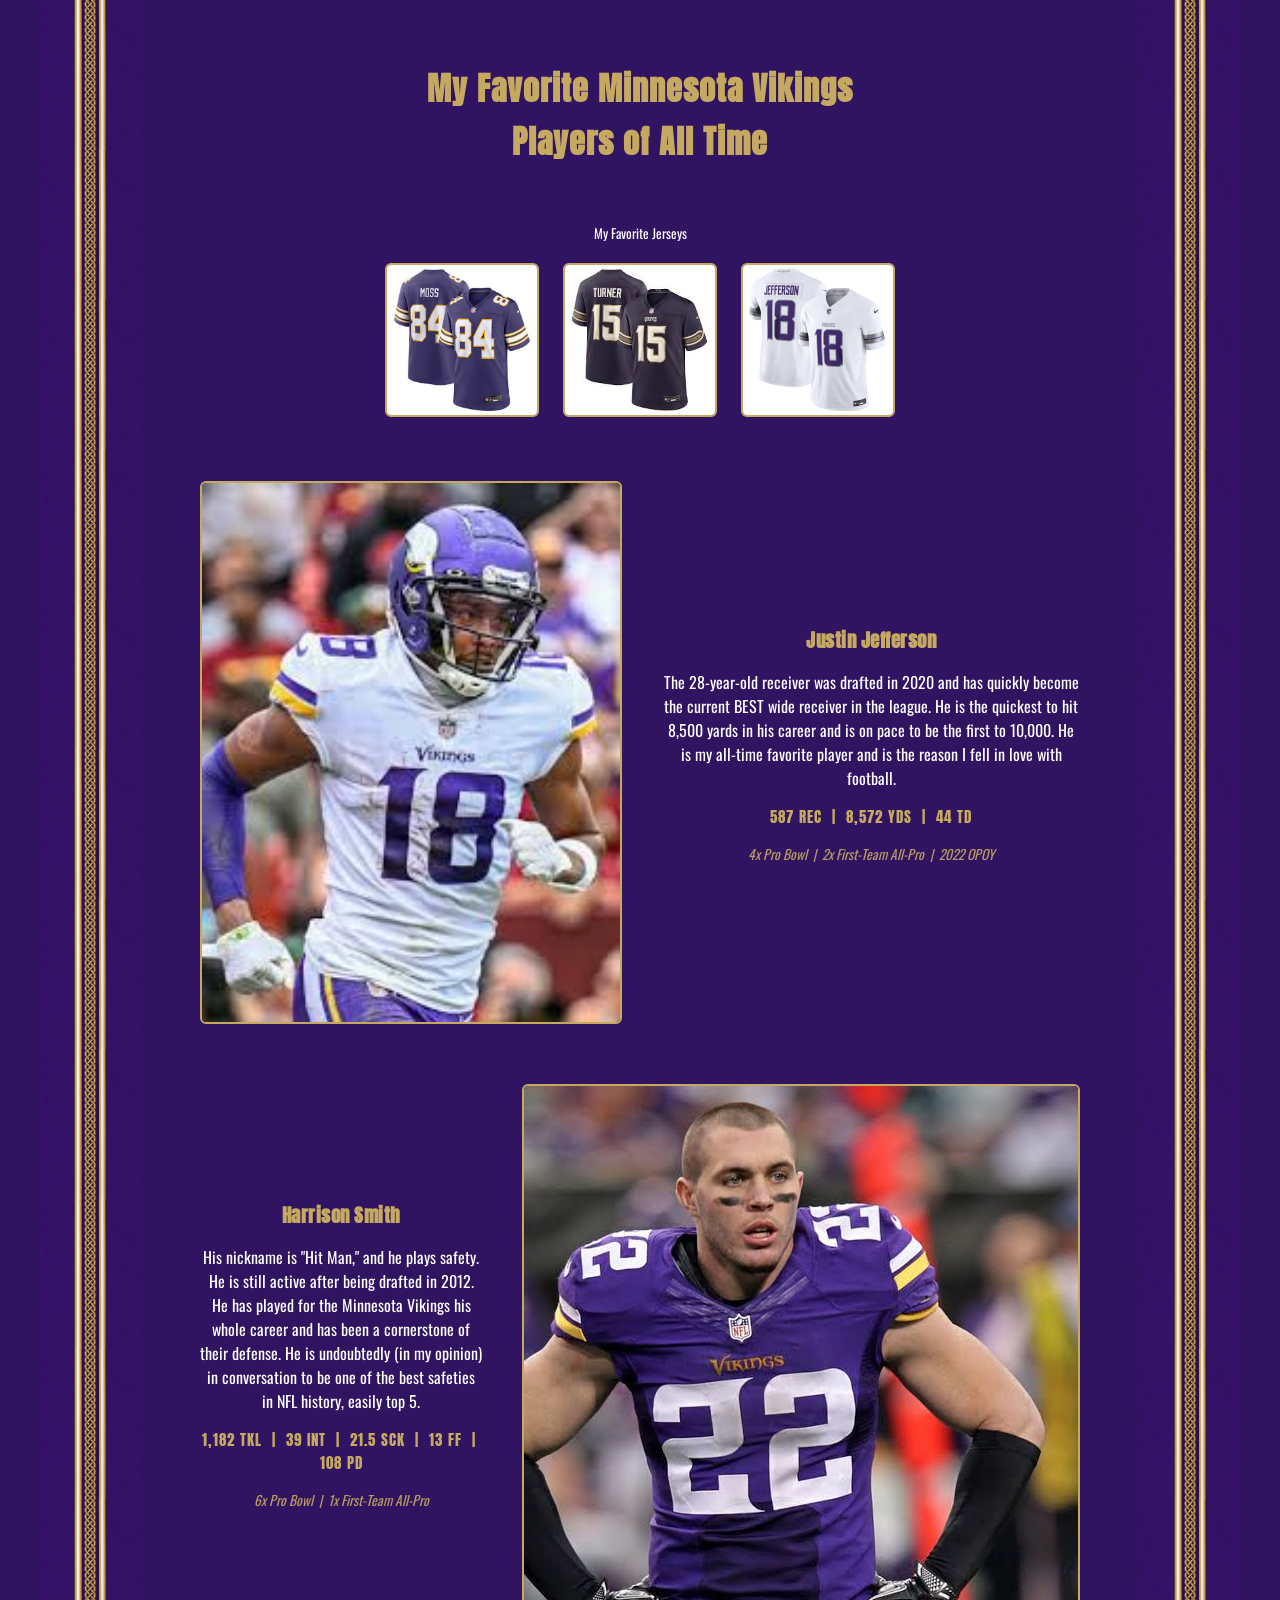
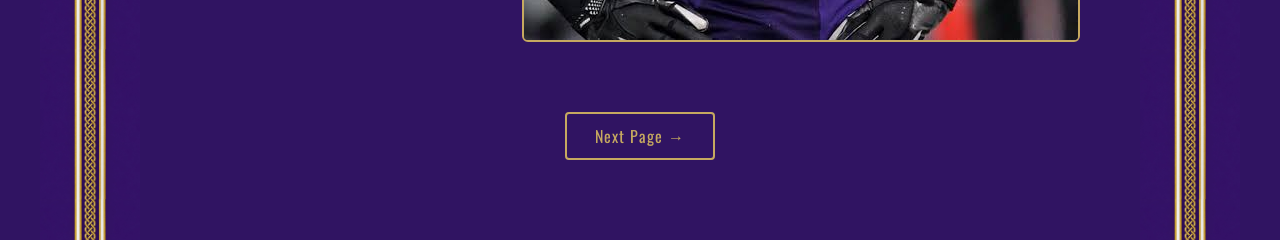
==== index.html @ 1a386b6e "Add external stylesheet, classes, IDs" ====
<!DOCTYPE html>
<html lang="en">
<head>
  <meta charset="UTF-8">
  <title>The Greatest Minnesota Vikings Players of All Time</title>
  <link rel="preconnect" href="https://fonts.googleapis.com">
  <link rel="preconnect" href="https://fonts.gstatic.com" crossorigin>
  <link href="https://fonts.googleapis.com/css2?family=Anton&family=Oswald:wght@400;500&display=swap" rel="stylesheet">
  <link rel="stylesheet" href="./css/style.css" />
</head>
<body>
  <div class="header-row">

    <!-- Decorative gold/white braided stripe, repeats down the full page height -->
    <div class="stripe left"></div>

    <div class="heading-text">

      <!-- HEADER: page title -->
      <header>
        <h1>My Favorite Minnesota Vikings</h1>
        <h1>Players of All Time</h1>
      </header>

      <!-- MAIN: all page content lives here -->
      <main>

        <!-- SECTION: unordered list of favorite jerseys, shown as images -->
        <section class="criteria" id="jersey-picks">
          <h4><sub>My Favorite Jerseys</sub></h4>
          <ul class="jersey-list">
            <li><img src="images/MV Classic Jersey.jpeg" alt="Randy Moss jersey" width="150"></li>
            <li><img src="images/MV Rivalry Jersey.jpeg" alt="Dallas Turner jersey" width="150"></li>
            <li><img src="images/MV WhiteOut Jersey.avif" alt="Vikings white-out jersey" width="150"></li>
          </ul>
        </section>

        <!-- SECTION: individual player profiles (image + bio for each player) -->
        <section class="players" id="player-profiles">

          <!-- Player 1: Justin Jefferson -->
          <div class="player-row">
            <img class="player-image" src="images/Justin Jefferson.jpeg" alt="Justin Jefferson" width="400">
            <div class="player-text">
              <h3>Justin Jefferson</h3>
              <p>The 28-year-old receiver was drafted in 2020 and has quickly become the current BEST wide receiver in the league. He is the quickest to hit 8,500 yards in his career and is on pace to be the first to 10,000. He is my all-time favorite player and is the reason I fell in love with football.</p>
              <p class="player-stats">587 REC &nbsp;|&nbsp; 8,572 YDS &nbsp;|&nbsp; 44 TD</p>
              <p class="player-accolades">4x Pro Bowl &nbsp;|&nbsp; 2x First-Team All-Pro &nbsp;|&nbsp; 2022 OPOY</p>
            </div>
          </div>

          <!-- Player 2: Harrison Smith -->
          <div class="player-row reverse">
            <img class="player-image" src="images/Harrison Smith.jpeg" alt="Harrison Smith" width="400">
            <div class="player-text">
              <h3>Harrison Smith</h3>
              <p>His nickname is "Hit Man," and he plays safety. He is still active after being drafted in 2012. He has played for the Minnesota Vikings his whole career and has been a cornerstone of their defense. He is undoubtedly (in my opinion) in conversation to be one of the best safeties in NFL history, easily top 5.</p>
              <p class="player-stats">1,182 TKL &nbsp;|&nbsp; 39 INT &nbsp;|&nbsp; 21.5 SCK &nbsp;|&nbsp; 13 FF &nbsp;|&nbsp; 108 PD</p>
              <p class="player-accolades">6x Pro Bowl &nbsp;|&nbsp; 1x First-Team All-Pro</p>
            </div>
          </div>

        </section>

      </main>

      <!-- FOOTER: internal link to the second page -->
      <footer class="page-nav">
        <a href="page2.html">Next Page &rarr;</a>
      </footer>

    </div>

    <!-- Decorative gold/white braided stripe, mirrors the left one -->
    <div class="stripe right"></div>
  </div>
</body>
</html>
---- css/style.css ----
/* ===== Base page setup ===== */
html, body {
  height: 100%;
  margin: 0;
}

body {
  background-color: #301462;
  font-family: Arial, sans-serif;
  text-align: center;
}

/* ===== Header row: left stripe / heading / right stripe ===== */
.header-row {
  display: flex;
  align-items: stretch;
  justify-content: center;
  gap: 60px;
  min-height: 100vh;
  width: 100%;
  box-sizing: border-box;
  padding: 0 40px;
}

.stripe {
  width: 100px;
  flex-shrink: 0;
  background-image: url('../images/stripe.jpg');
  background-repeat: repeat-y;
  background-size: 100px auto;
  background-position: top center;
}

.heading-text {
  flex: 1;
  max-width: 1000px;
  padding-top: 60px;
  padding-bottom: 80px;
}

/* ===== Headings ===== */
h1 {
  font-family: 'Anton', Arial, sans-serif;
  color: #C6A960;
  margin: 4px 0;
  letter-spacing: 1px;
}

h4 {
  font-family: 'Oswald', Arial, sans-serif;
  color: #FFFFFF;
  font-weight: 400;
  margin: 8px 0 0;
}

/* ===== Page 2 only: small uppercase label + visually-hidden heading ===== */
.page-title-small {
  font-family: 'Oswald', Arial, sans-serif;
  color: #C6A960;
  font-size: 1.1rem;
  letter-spacing: 2px;
  text-transform: uppercase;
  margin: 0 0 10px;
}

.visually-hidden {
  position: absolute;
  width: 1px;
  height: 1px;
  overflow: hidden;
  clip: rect(0, 0, 0, 0);
  white-space: nowrap;
}

/* ===== Page 2 only: favorite moments ranked list ===== */
.rankings {
  max-width: 700px;
  margin: 50px auto 0;
  color: #FFFFFF;
  font-family: 'Oswald', Arial, sans-serif;
  text-align: center;
}

.rankings h4 {
  margin: 0 0 20px;
}

.rankings ol {
  display: flex;
  justify-content: center;
  flex-wrap: wrap;
  gap: 30px;
  list-style-position: inside;
  padding: 0;
  margin: 0;
}

.rankings ol li {
  max-width: 220px;
}

/* ===== ID example: favorite moments section (page 2) — demonstrates ID selector without changing the existing look ===== */
#favorite-moments {
  box-sizing: border-box;
}

/* ===== Jersey picks section ===== */
.criteria {
  max-width: 700px;
  margin: 50px auto 0;
  text-align: center;
}

.criteria h4 {
  margin: 0 0 20px;
}

.jersey-list {
  list-style: none;
  display: flex;
  justify-content: center;
  align-items: center;
  gap: 24px;
  flex-wrap: wrap;
  margin: 0;
  padding: 0;
}

.jersey-list img {
  width: 150px;
  height: auto;
  border: 2px solid #C6A960;
  border-radius: 6px;
  background-color: #FFFFFF;
}

/* ===== ID example: jersey section — demonstrates ID selector without changing the existing look ===== */
#jersey-picks {
  box-sizing: border-box;
}

/* ===== Player profile rows ===== */
.player-row {
  display: flex;
  align-items: center;
  gap: 40px;
  max-width: 900px;
  margin: 60px auto 0;
  text-align: left;
}

.player-row.reverse {
  flex-direction: row-reverse;
}

.player-image {
  flex: 1;
  width: 100%;
  height: auto;
  display: block;
  border: 2px solid #C6A960;
  border-radius: 6px;
}

.player-text {
  flex: 1;
  color: #FFFFFF;
  font-family: 'Oswald', Arial, sans-serif;
  font-size: 1rem;
  line-height: 1.5;
  text-align: center;
}

.player-text h3 {
  font-family: 'Anton', Arial, sans-serif;
  color: #C6A960;
  letter-spacing: 0.5px;
  margin: 0 0 8px;
}

.player-stats {
  font-family: 'Anton', Arial, sans-serif;
  color: #C6A960;
  letter-spacing: 1px;
  font-size: 0.95rem;
  margin-top: 16px;
}

.player-accolades {
  font-family: 'Oswald', Arial, sans-serif;
  color: #C6A960;
  font-style: italic;
  font-size: 0.85rem;
  margin-top: 6px;
  opacity: 0.9;
}

/* ===== ID example: player section — demonstrates ID selector without changing the existing look ===== */
#player-profiles {
  box-sizing: border-box;
}

/* ===== Page navigation footer ===== */
.page-nav {
  margin-top: 70px;
  text-align: center;
}

.page-nav a {
  display: inline-block;
  color: #C6A960;
  font-family: 'Oswald', Arial, sans-serif;
  text-decoration: none;
  border: 2px solid #C6A960;
  padding: 10px 28px;
  border-radius: 4px;
  letter-spacing: 1px;
  transition: background-color 0.2s, color 0.2s;
}

.page-nav a:hover {
  background-color: #C6A960;
  color: #301462;
}
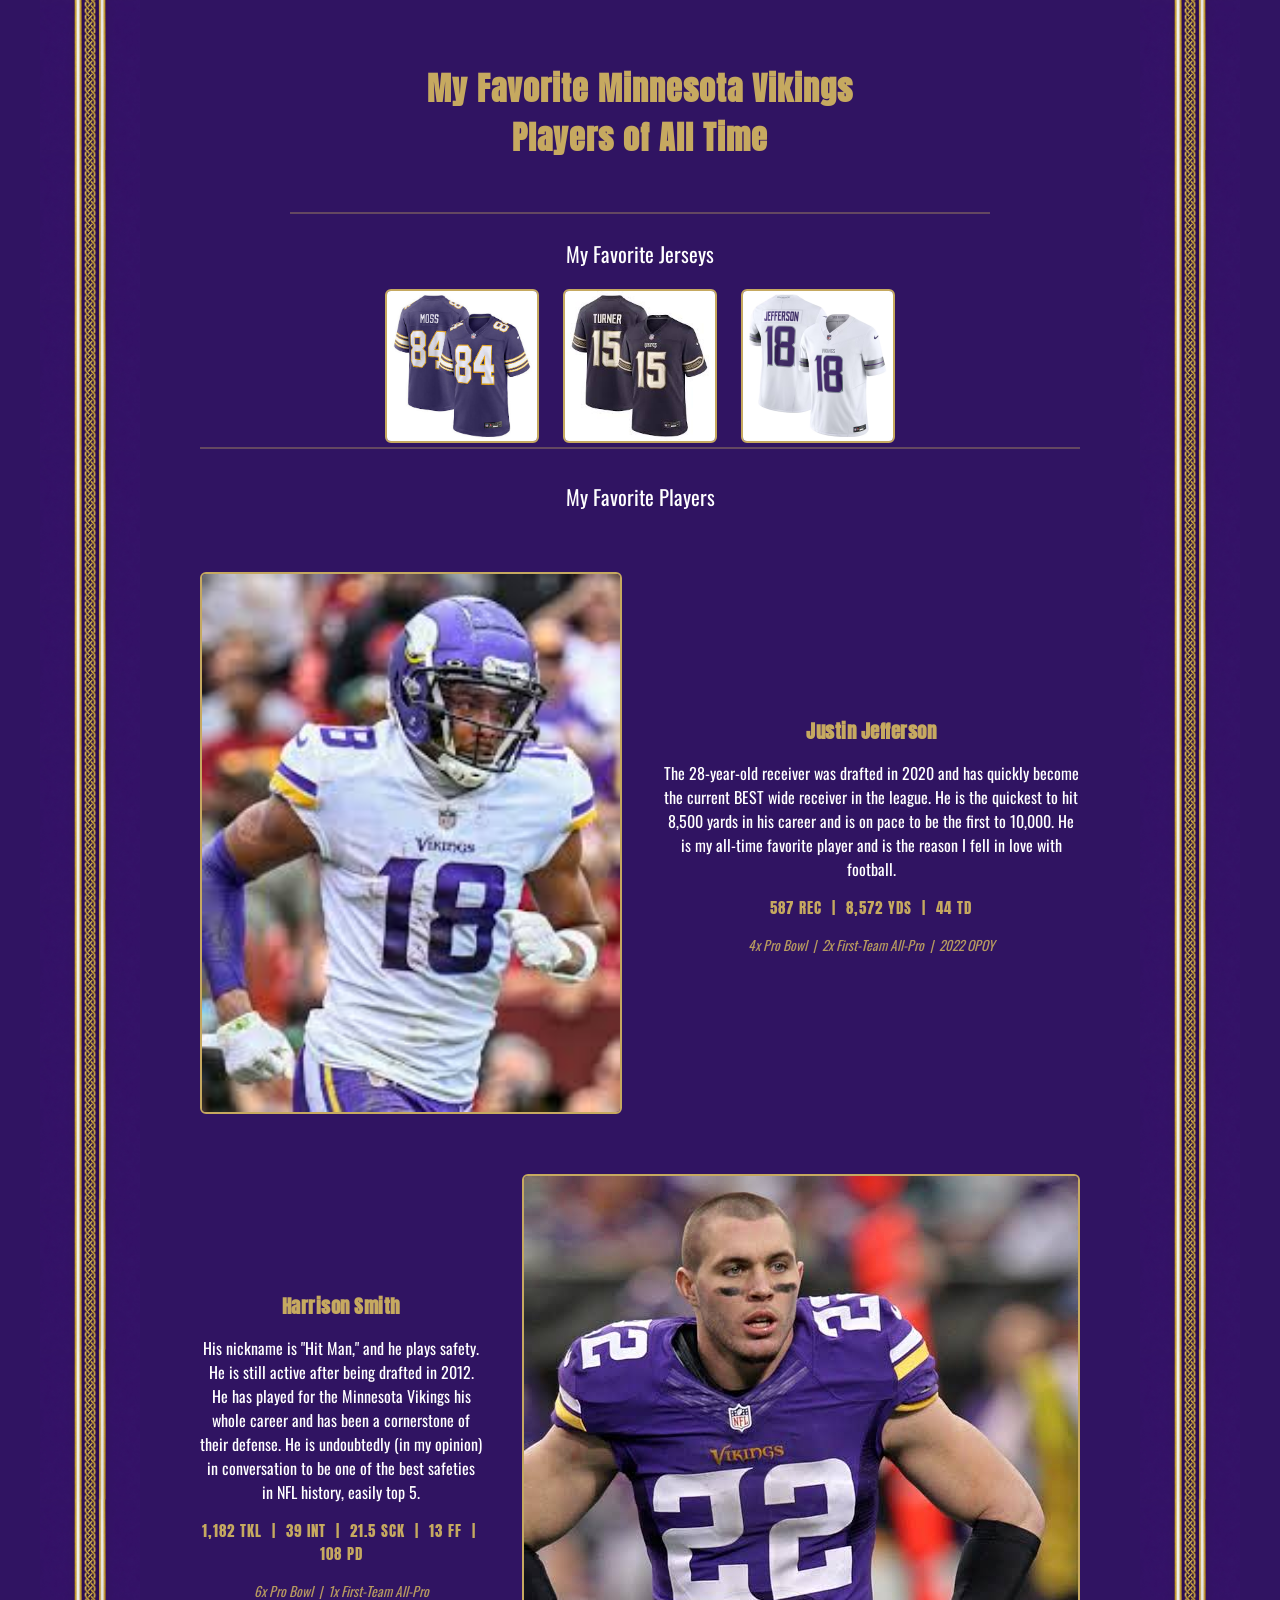
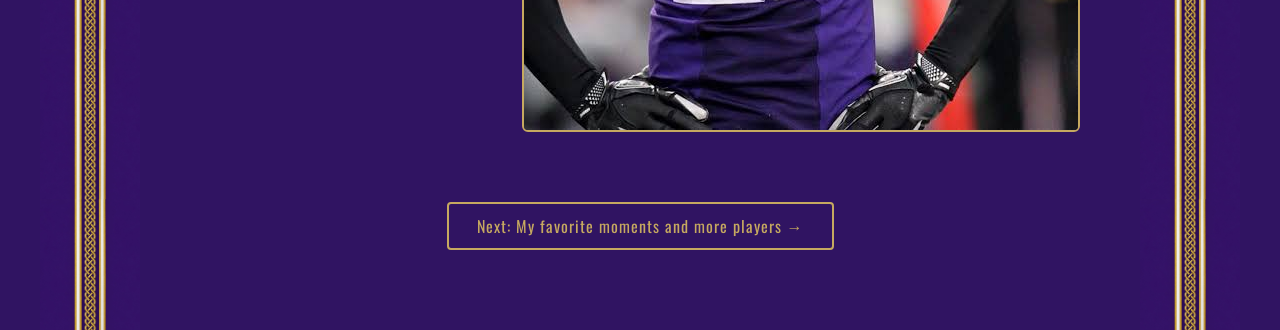
==== commit fde7cd9b: "Improve accessibility on index page." ====
--- a/index.html
+++ b/index.html
@@ -2,6 +2,7 @@
 <html lang="en">
 <head>
   <meta charset="UTF-8">
+  <meta name="viewport" content="width=device-width, initial-scale=1.0">
   <title>The Greatest Minnesota Vikings Players of All Time</title>
   <link rel="preconnect" href="https://fonts.googleapis.com">
   <link rel="preconnect" href="https://fonts.gstatic.com" crossorigin>
@@ -11,15 +12,14 @@
 <body>
   <div class="header-row">
 
-    <!-- Decorative gold/white braided stripe, repeats down the full page height -->
-    <div class="stripe left"></div>
+    <!-- Decorative gold/white braided stripe, repeats down the full page height (hidden from screen readers) -->
+    <div class="stripe left" aria-hidden="true"></div>
 
     <div class="heading-text">
 
-      <!-- HEADER: page title -->
+      <!-- HEADER: page title (only one h1 per page) -->
       <header>
-        <h1>My Favorite Minnesota Vikings</h1>
-        <h1>Players of All Time</h1>
+        <h1>My Favorite Minnesota Vikings<br>Players of All Time</h1>
       </header>
 
       <!-- MAIN: all page content lives here -->
@@ -27,20 +27,21 @@
 
         <!-- SECTION: unordered list of favorite jerseys, shown as images -->
         <section class="criteria" id="jersey-picks">
-          <h4><sub>My Favorite Jerseys</sub></h4>
+          <h2>My Favorite Jerseys</h2>
           <ul class="jersey-list">
-            <li><img src="images/MV Classic Jersey.jpeg" alt="Randy Moss jersey" width="150"></li>
-            <li><img src="images/MV Rivalry Jersey.jpeg" alt="Dallas Turner jersey" width="150"></li>
+            <li><img src="images/MV Classic Jersey.jpeg" alt="Randy Moss classic Vikings jersey" width="150"></li>
+            <li><img src="images/MV Rivalry Jersey.jpeg" alt="Dallas Turner rivalry Vikings jersey" width="150"></li>
             <li><img src="images/MV WhiteOut Jersey.avif" alt="Vikings white-out jersey" width="150"></li>
           </ul>
         </section>
 
         <!-- SECTION: individual player profiles (image + bio for each player) -->
         <section class="players" id="player-profiles">
+          <h2>My Favorite Players</h2>
 
           <!-- Player 1: Justin Jefferson -->
           <div class="player-row">
-            <img class="player-image" src="images/Justin Jefferson.jpeg" alt="Justin Jefferson" width="400">
+            <img class="player-image" src="images/Justin Jefferson.jpeg" alt="Justin Jefferson wearing a Minnesota Vikings uniform" width="400">
             <div class="player-text">
               <h3>Justin Jefferson</h3>
               <p>The 28-year-old receiver was drafted in 2020 and has quickly become the current BEST wide receiver in the league. He is the quickest to hit 8,500 yards in his career and is on pace to be the first to 10,000. He is my all-time favorite player and is the reason I fell in love with football.</p>
@@ -51,7 +52,7 @@
 
           <!-- Player 2: Harrison Smith -->
           <div class="player-row reverse">
-            <img class="player-image" src="images/Harrison Smith.jpeg" alt="Harrison Smith" width="400">
+            <img class="player-image" src="images/Harrison Smith.jpeg" alt="Harrison Smith wearing a Minnesota Vikings uniform" width="400">
             <div class="player-text">
               <h3>Harrison Smith</h3>
               <p>His nickname is "Hit Man," and he plays safety. He is still active after being drafted in 2012. He has played for the Minnesota Vikings his whole career and has been a cornerstone of their defense. He is undoubtedly (in my opinion) in conversation to be one of the best safeties in NFL history, easily top 5.</p>
@@ -66,13 +67,15 @@
 
       <!-- FOOTER: internal link to the second page -->
       <footer class="page-nav">
-        <a href="page2.html">Next Page &rarr;</a>
+        <nav aria-label="Page navigation">
+          <a href="page2.html">Next: My favorite moments and more players &rarr;</a>
+        </nav>
       </footer>
 
     </div>
 
-    <!-- Decorative gold/white braided stripe, mirrors the left one -->
-    <div class="stripe right"></div>
+    <!-- Decorative gold/white braided stripe, mirrors the left one (hidden from screen readers) -->
+    <div class="stripe right" aria-hidden="true"></div>
   </div>
 </body>
 </html>
--- a/css/style.css
+++ b/css/style.css
@@ -46,10 +46,11 @@
   letter-spacing: 1px;
 }
 
-h4 {
+h2 {
   font-family: 'Oswald', Arial, sans-serif;
   color: #FFFFFF;
   font-weight: 400;
+  font-size: 1.3rem;
   margin: 8px 0 0;
 }
 
@@ -67,6 +68,9 @@
   position: absolute;
   width: 1px;
   height: 1px;
+  margin: -1px;
+  padding: 0;
+  border: 0;
   overflow: hidden;
   clip: rect(0, 0, 0, 0);
   white-space: nowrap;
@@ -81,7 +85,7 @@
   text-align: center;
 }
 
-.rankings h4 {
+.rankings h2 {
   margin: 0 0 20px;
 }
 
@@ -99,9 +103,10 @@
   max-width: 220px;
 }
 
-/* ===== ID example: favorite moments section (page 2) — demonstrates ID selector without changing the existing look ===== */
+/* ===== ID example: favorite moments section (page 2) — thin gold divider above the section ===== */
 #favorite-moments {
-  box-sizing: border-box;
+  border-top: 2px solid rgba(198, 169, 96, 0.35);
+  padding-top: 24px;
 }
 
 /* ===== Jersey picks section ===== */
@@ -111,7 +116,7 @@
   text-align: center;
 }
 
-.criteria h4 {
+.criteria h2 {
   margin: 0 0 20px;
 }
 
@@ -134,9 +139,10 @@
   background-color: #FFFFFF;
 }
 
-/* ===== ID example: jersey section — demonstrates ID selector without changing the existing look ===== */
+/* ===== ID example: jersey section — thin gold divider above the section ===== */
 #jersey-picks {
-  box-sizing: border-box;
+  border-top: 2px solid rgba(198, 169, 96, 0.35);
+  padding-top: 24px;
 }
 
 /* ===== Player profile rows ===== */
@@ -195,9 +201,10 @@
   opacity: 0.9;
 }
 
-/* ===== ID example: player section — demonstrates ID selector without changing the existing look ===== */
+/* ===== ID example: player section — thin gold divider above the section ===== */
 #player-profiles {
-  box-sizing: border-box;
+  border-top: 2px solid rgba(198, 169, 96, 0.35);
+  padding-top: 24px;
 }
 
 /* ===== Page navigation footer ===== */
@@ -222,3 +229,11 @@
   background-color: #C6A960;
   color: #301462;
 }
+
+/* Keyboard focus style (for people navigating with Tab) */
+.page-nav a:focus-visible {
+  background-color: #C6A960;
+  color: #301462;
+  outline: 3px solid #FFFFFF;
+  outline-offset: 3px;
+}
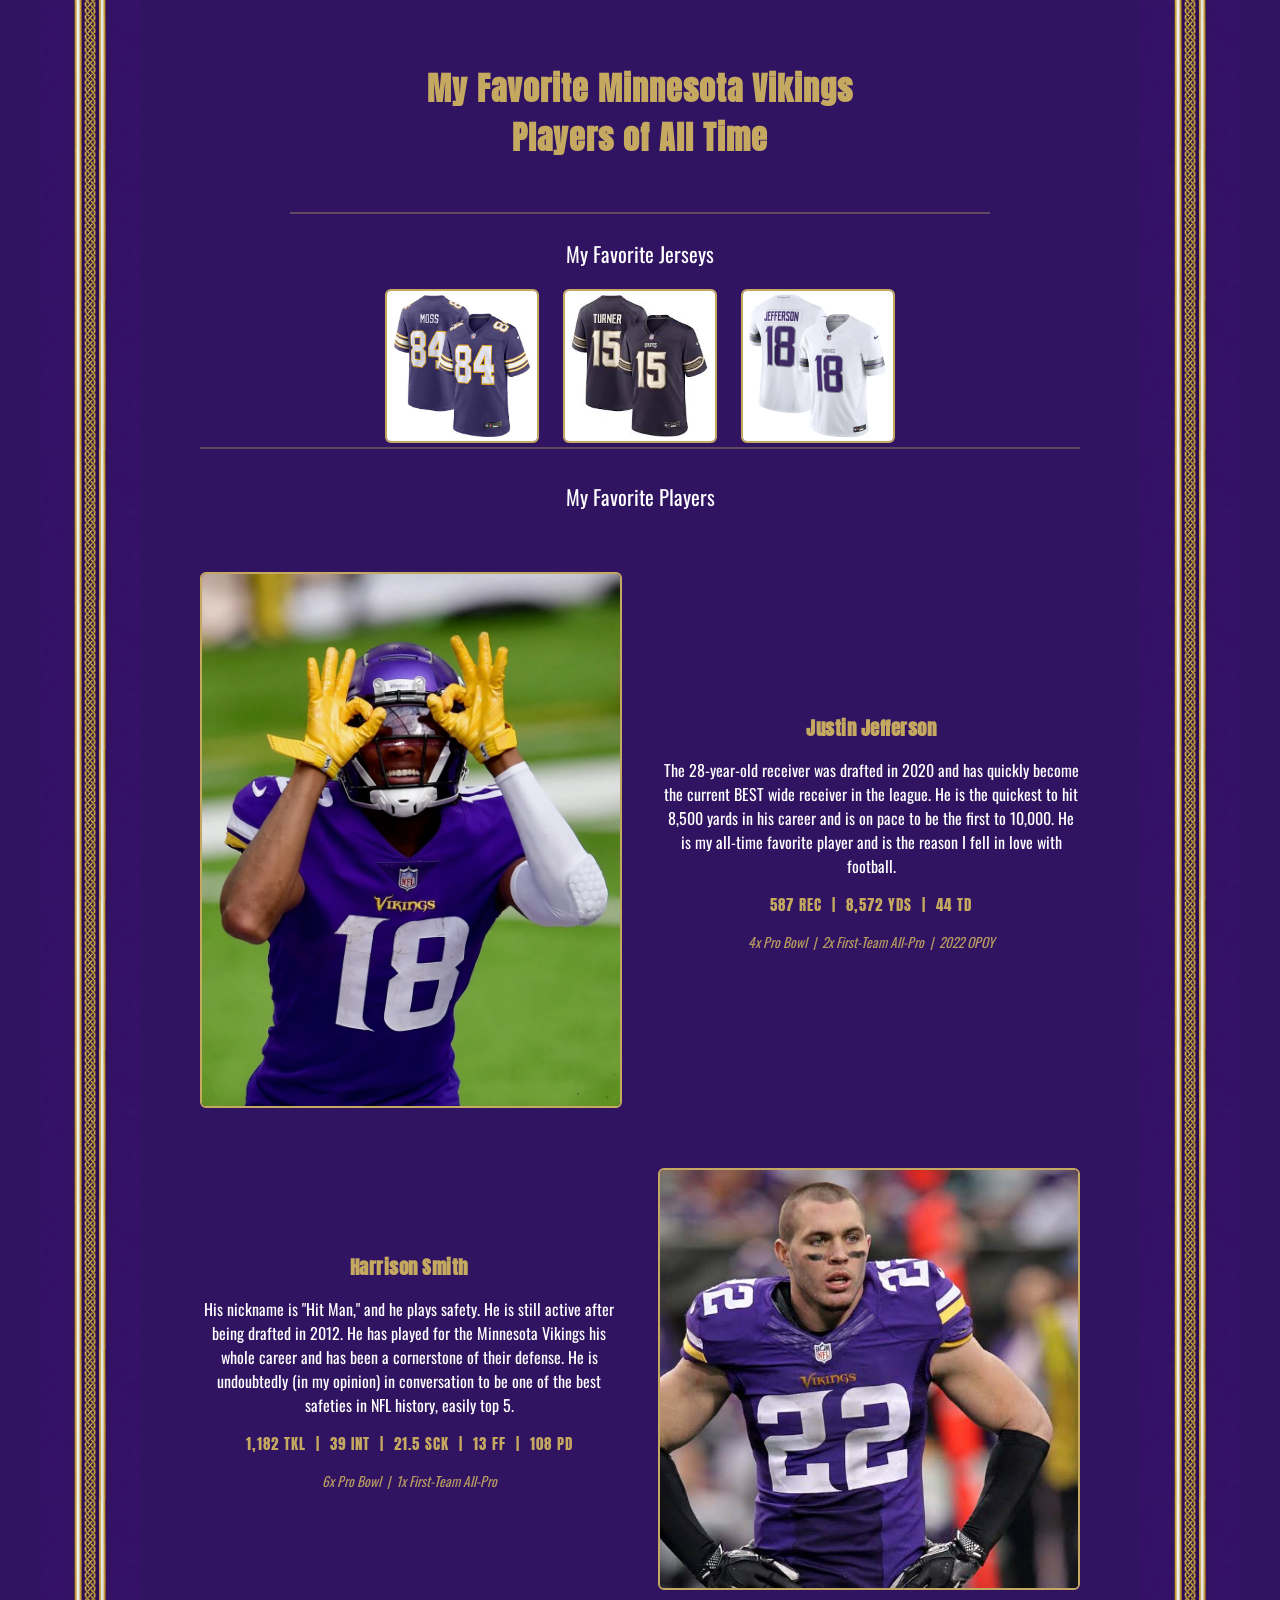
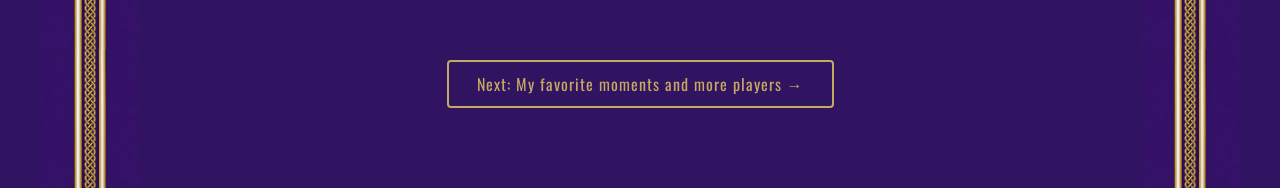
==== commit 59c78e5f: "New JJ and DT pics for fun" ====
--- a/index.html
+++ b/index.html
@@ -41,7 +41,7 @@
 
           <!-- Player 1: Justin Jefferson -->
           <div class="player-row">
-            <img class="player-image" src="images/Justin Jefferson.jpeg" alt="Justin Jefferson wearing a Minnesota Vikings uniform" width="400">
+            <img class="player-image" src="images/justin-jefferson.jpg" alt="Justin Jefferson in a purple Vikings jersey making his signature glasses gesture with his gold gloves" width="400">
             <div class="player-text">
               <h3>Justin Jefferson</h3>
               <p>The 28-year-old receiver was drafted in 2020 and has quickly become the current BEST wide receiver in the league. He is the quickest to hit 8,500 yards in his career and is on pace to be the first to 10,000. He is my all-time favorite player and is the reason I fell in love with football.</p>
@@ -78,4 +78,4 @@
     <div class="stripe right" aria-hidden="true"></div>
   </div>
 </body>
-</html>
+</html>
--- a/css/style.css
+++ b/css/style.css
@@ -160,7 +160,8 @@
 }
 
 .player-image {
-  flex: 1;
+  flex: 1 1 0;
+  min-width: 0;
   width: 100%;
   height: auto;
   display: block;
@@ -169,7 +170,8 @@
 }
 
 .player-text {
-  flex: 1;
+  flex: 1 1 0;
+  min-width: 0;
   color: #FFFFFF;
   font-family: 'Oswald', Arial, sans-serif;
   font-size: 1rem;
@@ -237,3 +239,116 @@
   outline: 3px solid #FFFFFF;
   outline-offset: 3px;
 }
+
+/* ===== Responsive: tablets and phones (768px and below) ===== */
+@media (max-width: 768px) {
+  /* Tighter page padding and thinner decorative stripes */
+  .header-row {
+    gap: 12px;
+    padding: 0 10px;
+  }
+
+  .stripe {
+    width: 30px;
+    background-size: 30px auto;
+  }
+
+  .heading-text {
+    padding-top: 30px;
+    padding-bottom: 40px;
+  }
+
+  /* Smaller headings so they fit on narrow screens */
+  h1 {
+    font-size: 1.8rem;
+  }
+
+  h2 {
+    font-size: 1.15rem;
+  }
+
+  /* Stack the side-by-side layouts into one column */
+  .player-row,
+  .player-row.reverse {
+    flex-direction: column;
+    gap: 20px;
+    margin-top: 40px;
+  }
+
+  .player-image,
+  .player-text {
+    flex: none;
+    width: 100%;
+  }
+
+  .rankings ol {
+    flex-direction: column;
+    align-items: center;
+    gap: 12px;
+  }
+
+  .jersey-list img {
+    width: 110px;
+  }
+
+  /* Keep the footer link from overflowing */
+  .page-nav a {
+    padding: 10px 16px;
+    font-size: 0.95rem;
+  }
+}
+
+/* ===== Responsive: tablets and phones (768px and narrower) ===== */
+@media (max-width: 768px) {
+  .header-row {
+    gap: 12px;
+    padding: 0 12px;
+  }
+
+  .stripe {
+    width: 40px;
+    background-size: 40px auto;
+  }
+
+  .heading-text {
+    padding-top: 30px;
+    padding-bottom: 40px;
+  }
+
+  h1 {
+    font-size: 1.6rem;
+  }
+
+  h2 {
+    font-size: 1.15rem;
+  }
+
+  /* Stack the player photo above the text, including the reversed rows */
+  .player-row,
+  .player-row.reverse {
+    flex-direction: column;
+    gap: 20px;
+    margin-top: 40px;
+  }
+
+  .player-image {
+    flex: none;
+    max-width: 100%;
+  }
+
+  .jersey-list {
+    gap: 16px;
+  }
+
+  .jersey-list img {
+    width: 110px;
+  }
+
+  .rankings ol {
+    gap: 16px;
+  }
+
+  .page-nav a {
+    padding: 10px 16px;
+  }
+}
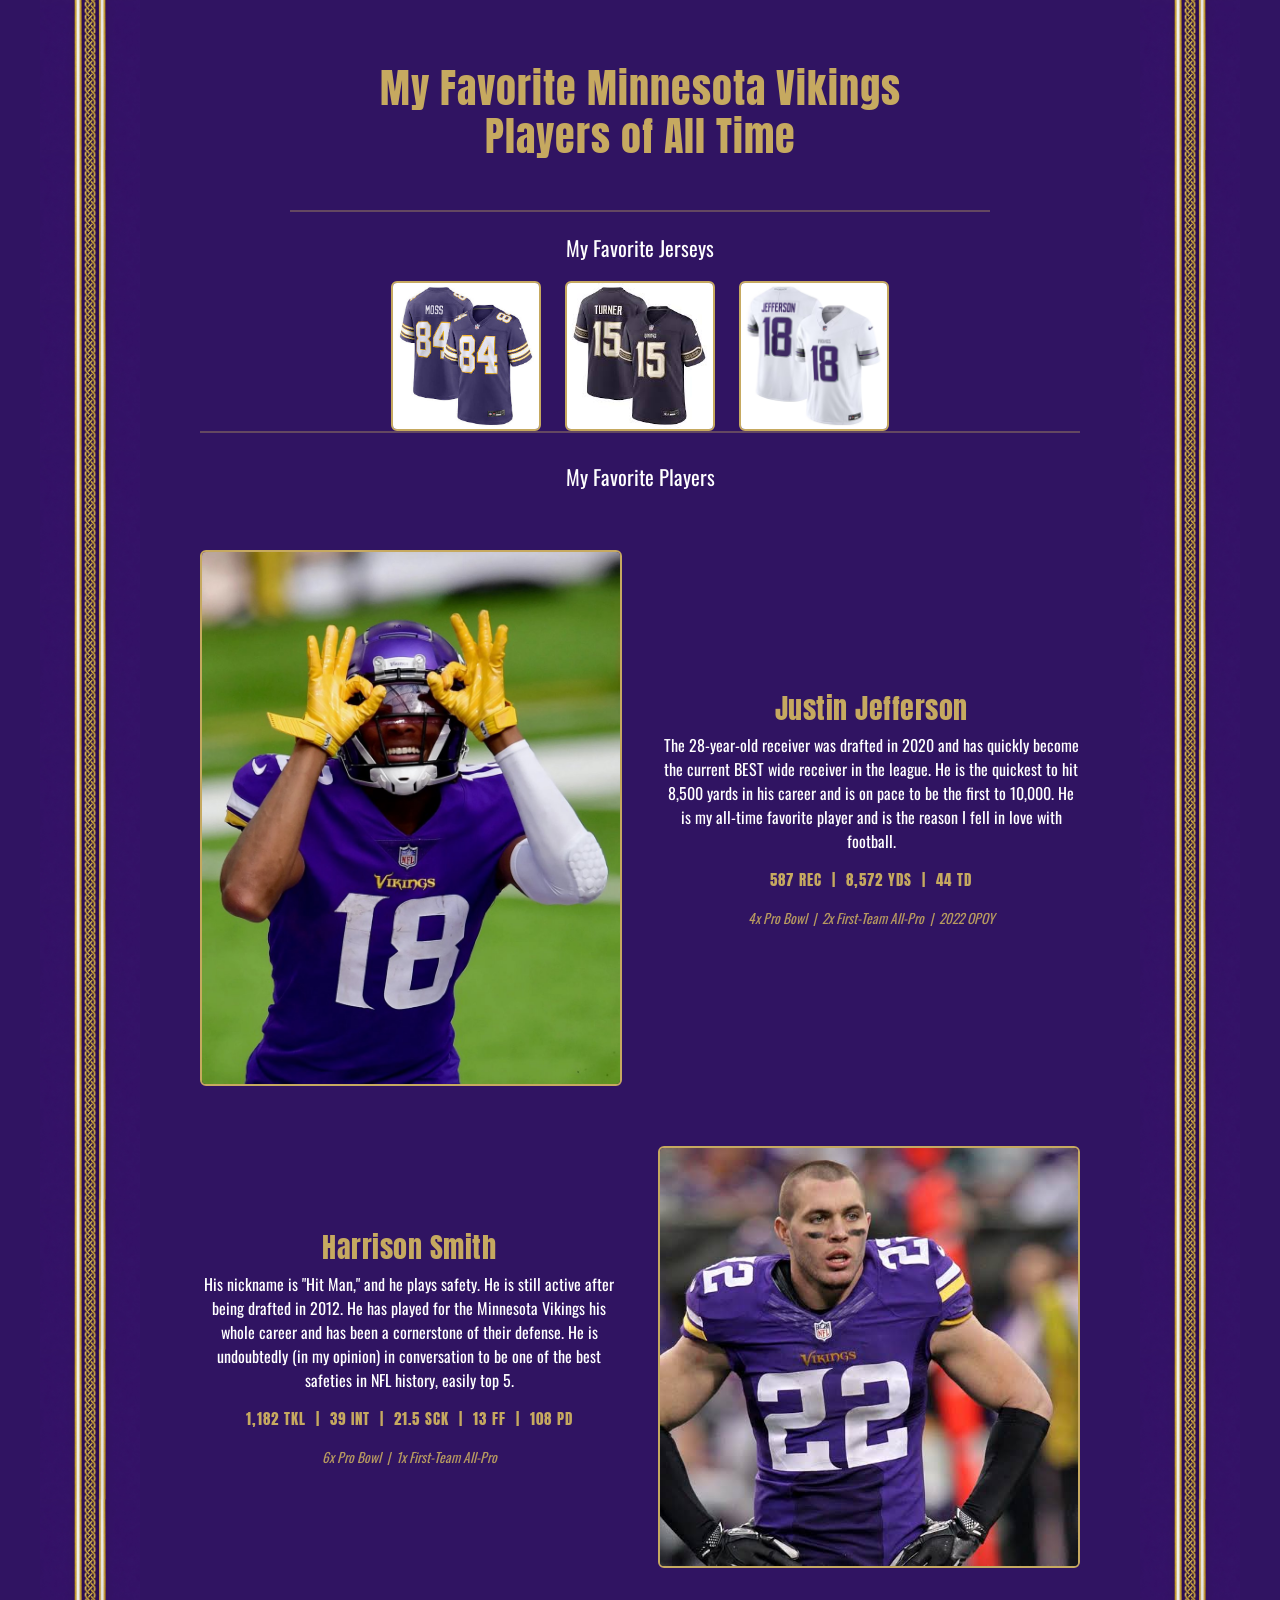
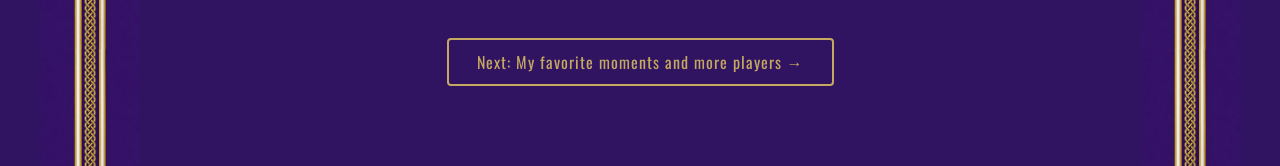
==== commit 31e110b4: "Add Bootstrap CDN to both pages" ====
--- a/index.html
+++ b/index.html
@@ -3,10 +3,11 @@
 <head>
   <meta charset="UTF-8">
   <meta name="viewport" content="width=device-width, initial-scale=1.0">
-  <title>The Greatest Minnesota Vikings Players of All Time</title>
+  <title>My Favorite Minnesota Vikings</title>
   <link rel="preconnect" href="https://fonts.googleapis.com">
   <link rel="preconnect" href="https://fonts.gstatic.com" crossorigin>
   <link href="https://fonts.googleapis.com/css2?family=Anton&family=Oswald:wght@400;500&display=swap" rel="stylesheet">
+  <link href="https://cdn.jsdelivr.net/npm/bootstrap@5.3.3/dist/css/bootstrap.min.css" rel="stylesheet">
   <link rel="stylesheet" href="./css/style.css" />
 </head>
 <body>
@@ -41,7 +42,7 @@
 
           <!-- Player 1: Justin Jefferson -->
           <div class="player-row">
-            <img class="player-image" src="images/justin-jefferson.jpg" alt="Justin Jefferson in a purple Vikings jersey making his signature glasses gesture with his gold gloves" width="400">
+            <img class="player-image" src="images/justin-jefferson.jpg" alt="Justin Jefferson griddy" width="400">
             <div class="player-text">
               <h3>Justin Jefferson</h3>
               <p>The 28-year-old receiver was drafted in 2020 and has quickly become the current BEST wide receiver in the league. He is the quickest to hit 8,500 yards in his career and is on pace to be the first to 10,000. He is my all-time favorite player and is the reason I fell in love with football.</p>
--- a/css/style.css
+++ b/css/style.css
@@ -1,3 +1,4 @@
+
 /* ===== Base page setup ===== */
 html, body {
   height: 100%;
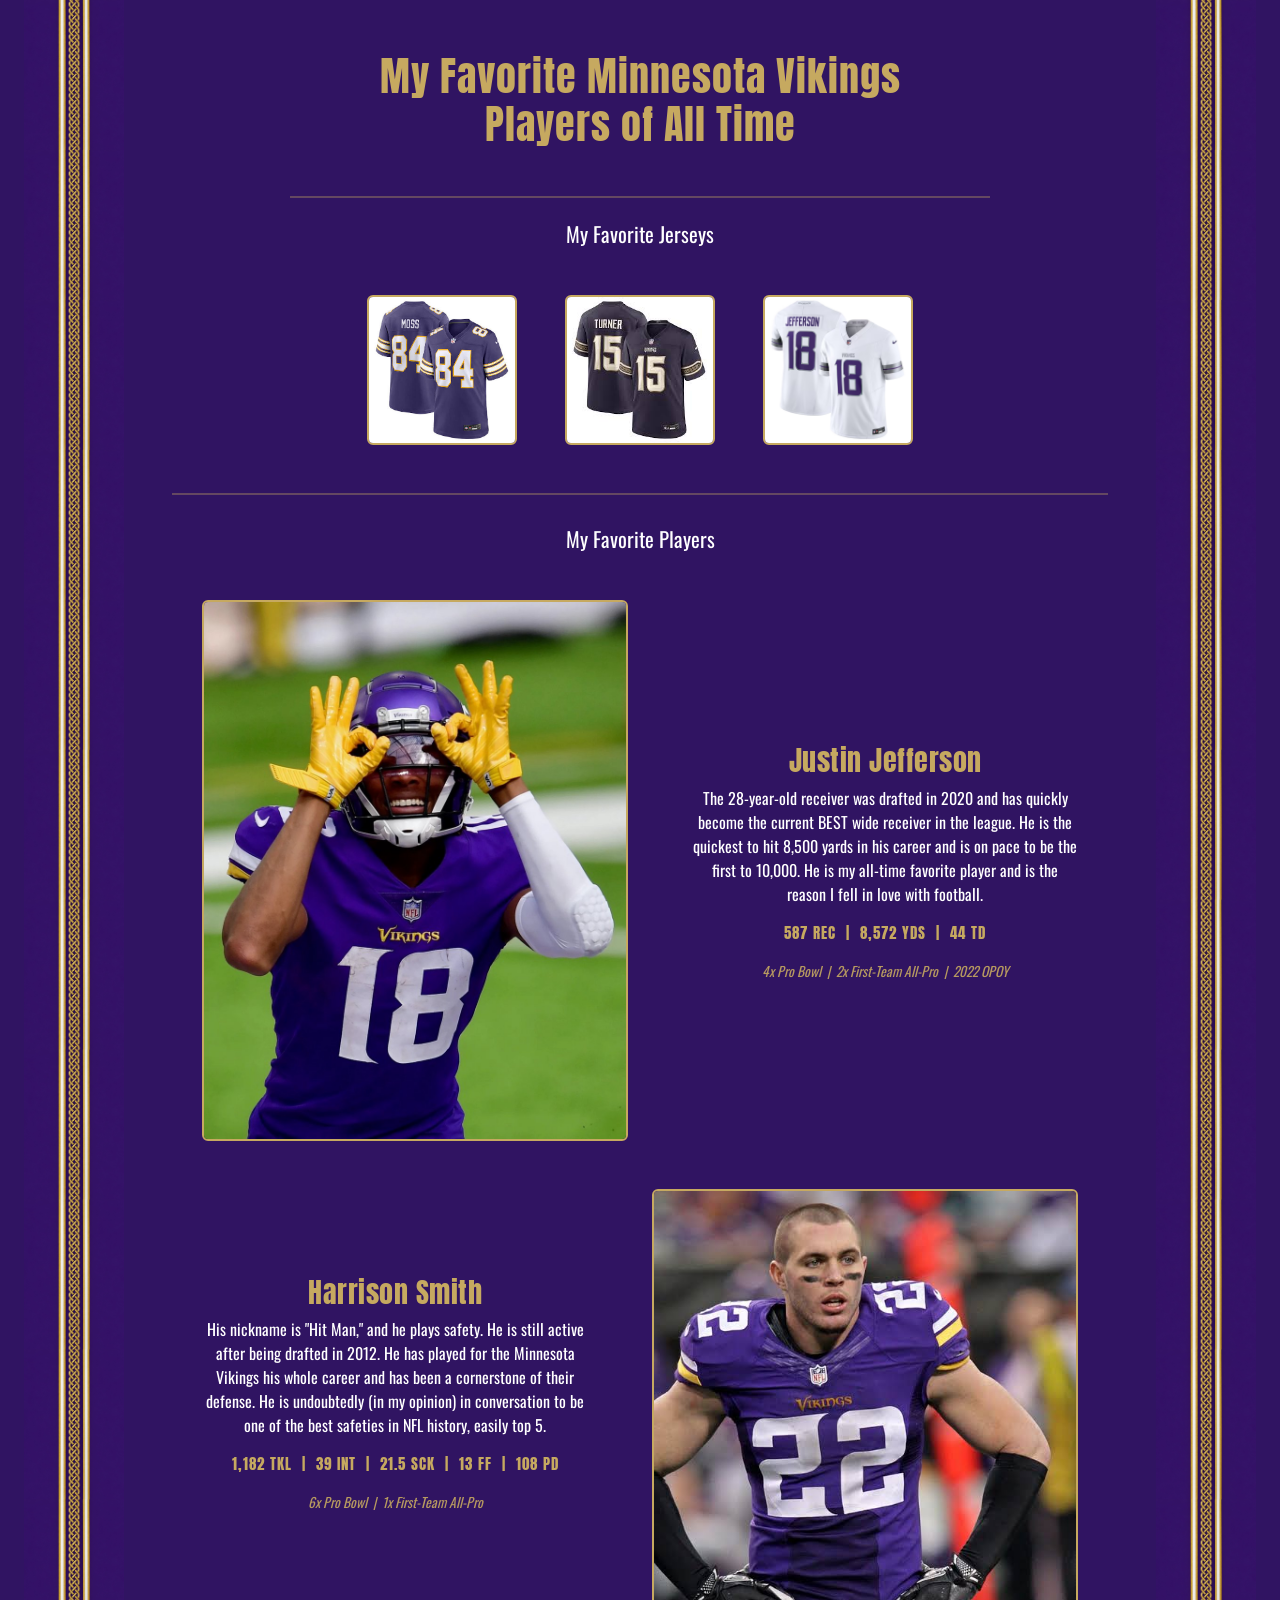
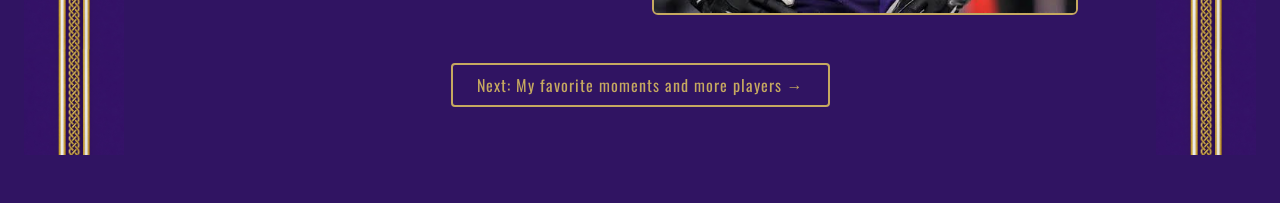
==== commit 5ba0bbc7: "Add Bootstrap and convert index page to grid and button classes" ====
--- a/index.html
+++ b/index.html
@@ -7,76 +7,89 @@
   <link rel="preconnect" href="https://fonts.googleapis.com">
   <link rel="preconnect" href="https://fonts.gstatic.com" crossorigin>
   <link href="https://fonts.googleapis.com/css2?family=Anton&family=Oswald:wght@400;500&display=swap" rel="stylesheet">
+  <!-- Bootstrap CSS: must come BEFORE style.css so my custom styles can override it -->
   <link href="https://cdn.jsdelivr.net/npm/bootstrap@5.3.3/dist/css/bootstrap.min.css" rel="stylesheet">
   <link rel="stylesheet" href="./css/style.css" />
 </head>
 <body>
-  <div class="header-row">
+  <!-- Bootstrap grid: stripe | content | stripe. min-vh-100 makes the stripes run the full page height -->
+  <div class="container-fluid px-2 px-md-4">
+    <div class="row min-vh-100 justify-content-center g-2 g-md-5">
 
-    <!-- Decorative gold/white braided stripe, repeats down the full page height (hidden from screen readers) -->
-    <div class="stripe left" aria-hidden="true"></div>
+      <!-- Decorative left stripe (hidden from screen readers) -->
+      <div class="col-auto d-flex">
+        <div class="stripe" aria-hidden="true"></div>
+      </div>
 
-    <div class="heading-text">
+      <div class="col heading-text text-center py-5">
 
-      <!-- HEADER: page title (only one h1 per page) -->
-      <header>
-        <h1>My Favorite Minnesota Vikings<br>Players of All Time</h1>
-      </header>
+        <!-- HEADER: page title (only one h1 per page) -->
+        <header>
+          <h1>My Favorite Minnesota Vikings<br>Players of All Time</h1>
+        </header>
 
-      <!-- MAIN: all page content lives here -->
-      <main>
+        <!-- MAIN: all page content lives here -->
+        <main>
 
-        <!-- SECTION: unordered list of favorite jerseys, shown as images -->
-        <section class="criteria" id="jersey-picks">
-          <h2>My Favorite Jerseys</h2>
-          <ul class="jersey-list">
-            <li><img src="images/MV Classic Jersey.jpeg" alt="Randy Moss classic Vikings jersey" width="150"></li>
-            <li><img src="images/MV Rivalry Jersey.jpeg" alt="Dallas Turner rivalry Vikings jersey" width="150"></li>
-            <li><img src="images/MV WhiteOut Jersey.avif" alt="Vikings white-out jersey" width="150"></li>
-          </ul>
-        </section>
+          <!-- SECTION: favorite jerseys, laid out with the Bootstrap grid -->
+          <section class="criteria mt-5 mx-auto" id="jersey-picks">
+            <h2 class="mb-4">My Favorite Jerseys</h2>
+            <ul class="jersey-list row list-unstyled justify-content-center align-items-center g-3 g-md-4 p-0 m-0">
+              <li class="col-auto"><img src="images/MV Classic Jersey.jpeg" alt="Randy Moss classic Vikings jersey" width="150"></li>
+              <li class="col-auto"><img src="images/MV Rivalry Jersey.jpeg" alt="Dallas Turner rivalry Vikings jersey" width="150"></li>
+              <li class="col-auto"><img src="images/MV WhiteOut Jersey.avif" alt="Vikings white-out jersey" width="150"></li>
+            </ul>
+          </section>
 
-        <!-- SECTION: individual player profiles (image + bio for each player) -->
-        <section class="players" id="player-profiles">
-          <h2>My Favorite Players</h2>
+          <!-- SECTION: player profiles. Each row is a 2-column Bootstrap grid that stacks on small screens -->
+          <section class="players mt-5" id="player-profiles">
+            <h2 class="mb-2">My Favorite Players</h2>
 
-          <!-- Player 1: Justin Jefferson -->
-          <div class="player-row">
-            <img class="player-image" src="images/justin-jefferson.jpg" alt="Justin Jefferson griddy" width="400">
-            <div class="player-text">
-              <h3>Justin Jefferson</h3>
-              <p>The 28-year-old receiver was drafted in 2020 and has quickly become the current BEST wide receiver in the league. He is the quickest to hit 8,500 yards in his career and is on pace to be the first to 10,000. He is my all-time favorite player and is the reason I fell in love with football.</p>
-              <p class="player-stats">587 REC &nbsp;|&nbsp; 8,572 YDS &nbsp;|&nbsp; 44 TD</p>
-              <p class="player-accolades">4x Pro Bowl &nbsp;|&nbsp; 2x First-Team All-Pro &nbsp;|&nbsp; 2022 OPOY</p>
+            <!-- Player 1: Justin Jefferson -->
+            <div class="player-row row align-items-center g-4 mx-auto mt-4">
+              <div class="col-md-6">
+                <img class="player-image img-fluid d-block" src="images/justin-jefferson.jpg" alt="Justin Jefferson griddy" width="400">
+              </div>
+              <div class="col-md-6 player-text">
+                <h3>Justin Jefferson</h3>
+                <p>The 28-year-old receiver was drafted in 2020 and has quickly become the current BEST wide receiver in the league. He is the quickest to hit 8,500 yards in his career and is on pace to be the first to 10,000. He is my all-time favorite player and is the reason I fell in love with football.</p>
+                <p class="player-stats">587 REC &nbsp;|&nbsp; 8,572 YDS &nbsp;|&nbsp; 44 TD</p>
+                <p class="player-accolades">4x Pro Bowl &nbsp;|&nbsp; 2x First-Team All-Pro &nbsp;|&nbsp; 2022 OPOY</p>
+              </div>
             </div>
-          </div>
 
-          <!-- Player 2: Harrison Smith -->
-          <div class="player-row reverse">
-            <img class="player-image" src="images/Harrison Smith.jpeg" alt="Harrison Smith wearing a Minnesota Vikings uniform" width="400">
-            <div class="player-text">
-              <h3>Harrison Smith</h3>
-              <p>His nickname is "Hit Man," and he plays safety. He is still active after being drafted in 2012. He has played for the Minnesota Vikings his whole career and has been a cornerstone of their defense. He is undoubtedly (in my opinion) in conversation to be one of the best safeties in NFL history, easily top 5.</p>
-              <p class="player-stats">1,182 TKL &nbsp;|&nbsp; 39 INT &nbsp;|&nbsp; 21.5 SCK &nbsp;|&nbsp; 13 FF &nbsp;|&nbsp; 108 PD</p>
-              <p class="player-accolades">6x Pro Bowl &nbsp;|&nbsp; 1x First-Team All-Pro</p>
+            <!-- Player 2: Harrison Smith (flex-md-row-reverse flips the columns on medium+ screens) -->
+            <div class="player-row row flex-md-row-reverse align-items-center g-4 mx-auto mt-4">
+              <div class="col-md-6">
+                <img class="player-image img-fluid d-block" src="images/Harrison Smith.jpeg" alt="Harrison Smith wearing a Minnesota Vikings uniform" width="400">
+              </div>
+              <div class="col-md-6 player-text">
+                <h3>Harrison Smith</h3>
+                <p>His nickname is "Hit Man," and he plays safety. He is still active after being drafted in 2012. He has played for the Minnesota Vikings his whole career and has been a cornerstone of their defense. He is undoubtedly (in my opinion) in conversation to be one of the best safeties in NFL history, easily top 5.</p>
+                <p class="player-stats">1,182 TKL &nbsp;|&nbsp; 39 INT &nbsp;|&nbsp; 21.5 SCK &nbsp;|&nbsp; 13 FF &nbsp;|&nbsp; 108 PD</p>
+                <p class="player-accolades">6x Pro Bowl &nbsp;|&nbsp; 1x First-Team All-Pro</p>
+              </div>
             </div>
-          </div>
 
-        </section>
+          </section>
 
-      </main>
+        </main>
 
-      <!-- FOOTER: internal link to the second page -->
-      <footer class="page-nav">
-        <nav aria-label="Page navigation">
-          <a href="page2.html">Next: My favorite moments and more players &rarr;</a>
-        </nav>
-      </footer>
+        <!-- FOOTER: internal link to page 2, now a Bootstrap button -->
+        <footer class="page-nav mt-5">
+          <nav aria-label="Page navigation">
+            <a class="btn btn-outline-warning px-4 py-2" href="page2.html">Next: My favorite moments and more players &rarr;</a>
+          </nav>
+        </footer>
+
+      </div>
+
+      <!-- Decorative right stripe -->
+      <div class="col-auto d-flex">
+        <div class="stripe" aria-hidden="true"></div>
+      </div>
 
     </div>
-
-    <!-- Decorative gold/white braided stripe, mirrors the left one (hidden from screen readers) -->
-    <div class="stripe right" aria-hidden="true"></div>
   </div>
 </body>
 </html>
